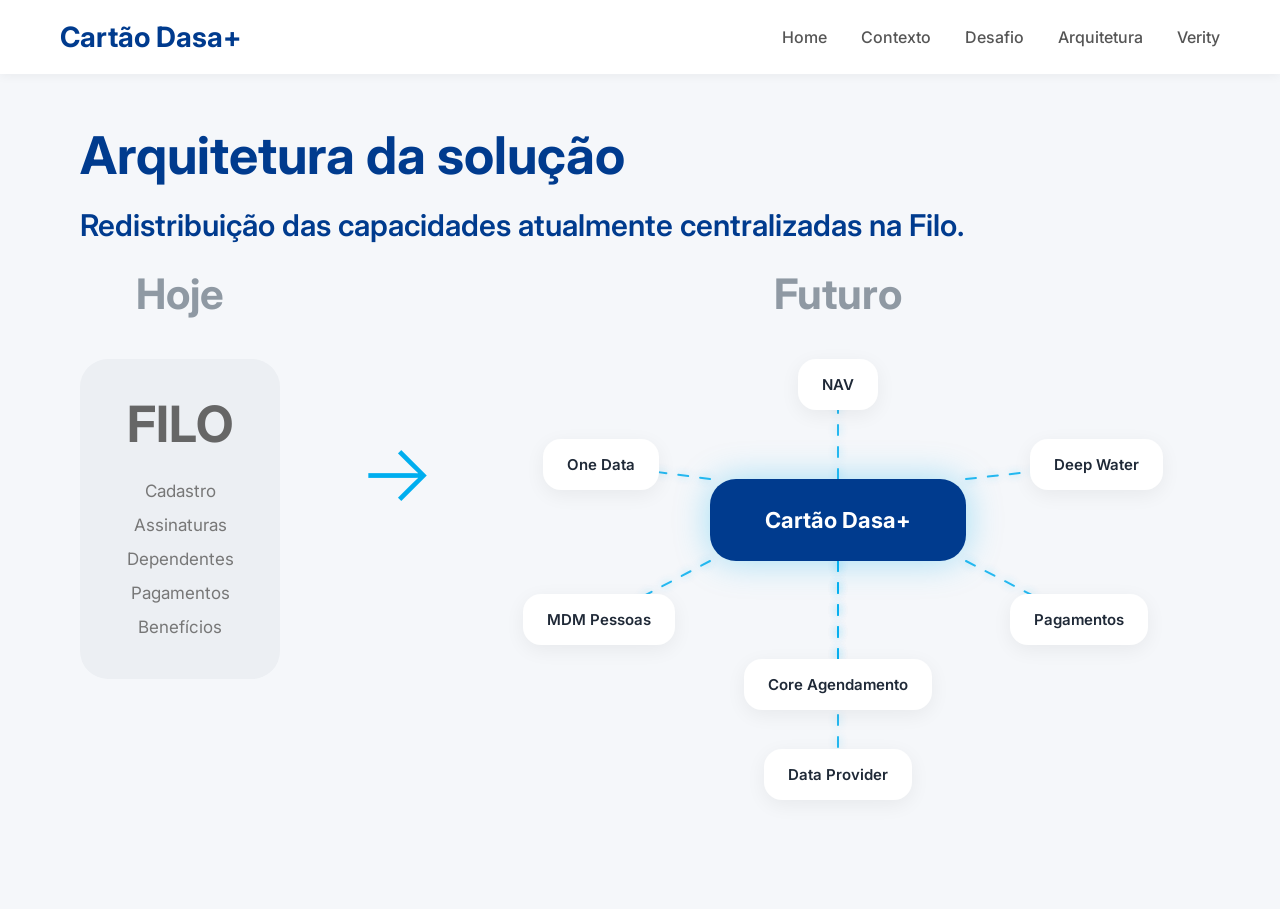
==== arquitetura.html @ 9bd55588 "Add initial architecture HTML structure" ====
<!DOCTYPE html>
<html lang="pt-BR">

<head>

    <meta charset="UTF-8">
    <meta name="viewport" content="width=device-width, initial-scale=1.0">

    <title>Arquitetura da Solução</title>

    <link rel="stylesheet" href="css/style.css">

    <link rel="preconnect" href="https://fonts.googleapis.com">
    <link rel="preconnect" href="https://fonts.gstatic.com" crossorigin>

    <link href="https://fonts.googleapis.com/css2?family=Inter:wght@300;400;500;600;700&display=swap" rel="stylesheet">

</head>

<body>

<nav>

    <div class="logo">
        Cartão Dasa+
    </div>

    <div class="menu">

        <a href="index.html">Home</a>
        <a href="contexto.html">Contexto</a>
        <a href="desafio.html">Desafio</a>
        <a href="arquitetura.html">Arquitetura</a>
        <a href="verity.html">Verity</a>

    </div>

</nav>


<div class="container">

    <h2>Arquitetura da solução</h2>

    <p class="subtitle">
        Redistribuição das capacidades atualmente centralizadas na Filo.
    </p>

    <div class="transition">

        <!-- HOJE -->

        <div class="current">

            <span class="section-title">
                Hoje
            </span>

            <div class="filo-card">

                <h3>FILO</h3>

                <div class="small-text">

                    Cadastro<br>
                    Assinaturas<br>
                    Dependentes<br>
                    Pagamentos<br>
                    Benefícios

                </div>

            </div>

        </div>


        <!-- SETA -->

        <div class="arrow">
            →
        </div>


        <!-- FUTURO -->

        <div class="future">

            <span class="section-title">
                Futuro
            </span>

            <div class="architecture">

                <!-- CONEXÕES GERADAS PELO JS -->
                <svg class="connections"></svg>

                <!-- SISTEMAS -->

                <div class="system nav-box">
                    NAV
                </div>

                <div class="system one-data">
                    One Data
                </div>

                <div class="system deep-water">
                    Deep Water
                </div>

                <div class="system mdm">
                    MDM Pessoas
                </div>

                <div class="system pagamentos">
                    Pagamentos
                </div>

                <div class="system agenda">
                    Core Agendamento
                </div>

                <div class="system provider">
                    Data Provider
                </div>

                <!-- CARTÃO DASA+ -->

                <div class="cartao-box">

                    Cartão Dasa+

                </div>

            </div>

        </div>

    </div>

</div>

<!-- CONEXÕES DINÂMICAS -->
<script src="js/connections.js"></script>

</body>
</html>
---- css/style.css ----
:root {
    --dasa-blue: #003B8E;
    --dasa-light: #00AEEF;
    --bg: #F5F7FA;
    --text: #1F2937;
}

* {
    margin: 0;
    padding: 0;
    box-sizing: border-box;
}

body {
    font-family: 'Inter', sans-serif;
    background: var(--bg);
    color: var(--text);
    overflow-y:hidden;
}

/* ================= MENU ================= */

nav {
    position: sticky;
    top: 0;
    background: white;
    padding: 20px 60px;
    display: flex;
    justify-content: space-between;
    align-items: center;
    box-shadow: 0 2px 10px rgba(0, 0, 0, .05);
    z-index: 1000;
}

.logo {
    color: var(--dasa-blue);
    font-size: 28px;
    font-weight: 700;
}

.menu a {
    text-decoration: none;
    color: #555;
    margin-left: 30px;
    font-weight: 500;
    transition: .2s;
}

.menu a:hover {
    color: var(--dasa-blue);
}

/* ================= GERAL ================= */

.container {
    max-width: 1200px;
    margin: auto;
    padding: 50px 40px;
}

h2 {
    color: var(--dasa-blue);
    font-size: 52px;
    margin-bottom: 20px;
}

.subtitle {
    color: var(--dasa-blue);
    font-size: 30px;
    font-weight: 600;
    margin-bottom: 25px;
}

/* ================= MENSAGEM ================= */

.message-box {
    background: white;
    border-left: 8px solid var(--dasa-light);
    padding: 30px;
    border-radius: 20px;
    font-size: 20px;
    line-height: 1.8;
    margin-bottom: 70px;
}

/* ================= TRANSIÇÃO ================= */

.transition {
    display: flex;
    align-items: flex-start;
    gap: 80px;
}

/* ================= COLUNAS ================= */

.current {
    width: 200px;
}

.future {
    flex: 1;
}

/* ================= TÍTULOS ================= */

.section-title {
    color: #8F99A3;
    font-size: 42px;
    font-weight: 700;
    margin-bottom: 40px;
    display: block;
    text-align: center;
}

.current .section-title {
    width: 200px;
}

.future .section-title {
    width: 650px;
}

/* ================= FILO ================= */

.filo-card {
    background: #ECEFF3;
    border-radius: 28px;
    padding: 35px 25px;
    text-align: center;
}

.filo-card h3 {
    color: #666;
    font-size: 50px;
    margin-bottom: 20px;
}

.small-text {
    color: #777;
    font-size: 17px;
    line-height: 2;
}

/* ================= SETA ================= */

.arrow {
    font-size: 80px;
    color: var(--dasa-light);
    font-weight: 300;
    margin-top: 155px;
}

/* ================= ÁREA DA ARQUITETURA ================= */

.architecture {
    position: relative;
    width: 650px;
    height: 500px;
}

/* ================= SVG ================= */

.connections {
    position: absolute;
    inset: 0;
    width: 100%;
    height: 100%;
    pointer-events: none;
    overflow: visible;
}

/* ================= LINHAS ================= */

.flow-line {
    fill: none;
    stroke: #00AEEF;
    stroke-width: 2;
    opacity: .85;
    stroke-linecap: round;
    stroke-dasharray: 10 12;
    filter: drop-shadow(0 0 4px rgba(0, 174, 239, .5));
    animation: flow 8s linear infinite;
}

/* ================= CARTÃO DASA+ ================= */

.cartao-box {
    position: absolute;
    left: 325px;
    top: 120px;
    transform: translateX(-50%);
    background: var(--dasa-blue);
    color: white;
    padding: 28px 55px;
    border-radius: 26px;
    font-size: 22px;
    font-weight: 700;
    box-shadow: 0 0 35px rgba(0, 174, 239, .35);
}

/* ================= SISTEMAS ================= */

.system {
    position: absolute;
    background: white;
    padding: 16px 24px;
    border-radius: 18px;
    box-shadow: 0 5px 20px rgba(0, 0, 0, .06);
    font-weight: 600;
    font-size: 15px;
}

/* ================= POSIÇÕES ================= */

.nav-box {
    left: 325px;
    top: 0;
    transform: translateX(-50%);
}

.one-data {
    left: 30px;
    top: 80px;
}

.deep-water {
    right: 0;
    top: 80px;
}

.mdm {
    left: 10px;
    top: 235px;
}

.pagamentos {
    right: 15px;
    top: 235px;
}

.agenda {
    left: 325px;
    top: 300px;
    transform: translateX(-50%);
}

.provider {
    left: 325px;
    top: 390px;
    transform: translateX(-50%);
}

/* ================= ANIMAÇÃO ================= */

@keyframes flow {
    from {
        stroke-dashoffset: 0;
    }

    to {
        stroke-dashoffset: -200;
    }
}

/* ================= CARDS CONTEXTO ================= */

.cards {
    display: flex;
    gap: 30px;
    margin-top: 50px;
    flex-wrap: wrap;
}

.card {
    background: white;
    border-radius: 24px;
    padding: 30px;
    flex: 1;
    min-width: 280px;
    box-shadow: 0 8px 25px rgba(0, 0, 0, .06);
}

.card h3 {
    color: var(--dasa-blue);
    font-size: 30px;
    margin-bottom: 20px;
}

.card ul {
    list-style: none;
}

.card li {
    font-size: 18px;
    color: #555;
    line-height: 2;
    position: relative;
    padding-left: 22px;
}

.card li::before {
    content: "•";
    color: var(--dasa-light);
    position: absolute;
    left: 0;
}

/* ================= HOME ================= */

.hero{
    padding:40px 0;
}

.hero h1{
    font-size:56px;
    color:var(--dasa-blue);
    line-height:1.1;
    margin-bottom:40px;
}

.hero-subtitle {
    font-size: 28px;
    max-width: 1000px;
    margin-bottom: 40px;
}

.hero-description{
    max-width:1000px;
    font-size:20px;
    line-height:1.8;
    color:#4B5563;
}

.button {
    display: inline-block;
    background: var(--dasa-blue);
    color: white;
    text-decoration: none;
    padding: 18px 32px;
    border-radius: 18px;
    font-weight: 600;
    transition: .2s;
}

.button:hover {
    background: #0050B8;
}
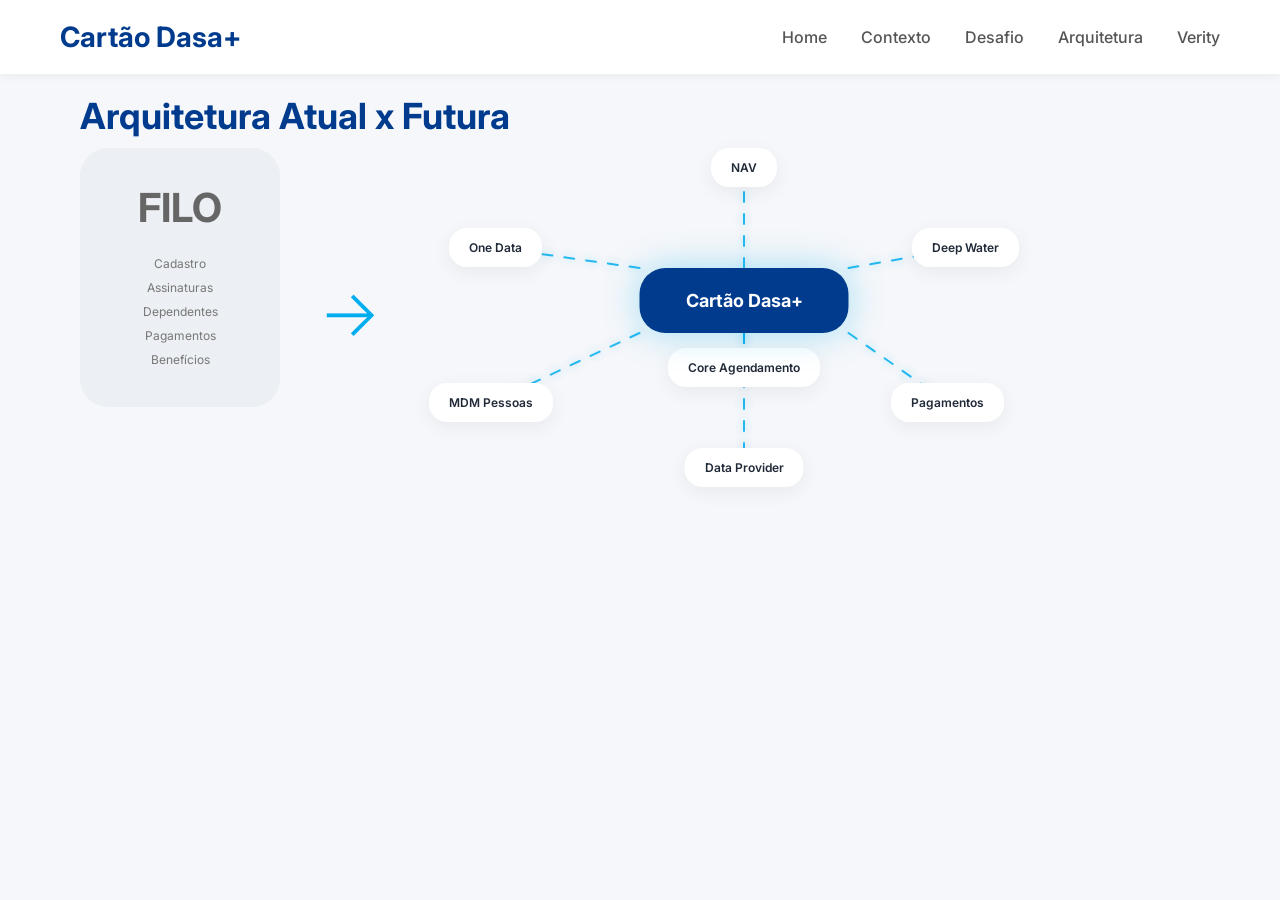
==== commit 456f59e0: "Update arquitetura.html" ====
--- a/arquitetura.html
+++ b/arquitetura.html
@@ -40,21 +40,13 @@
 
 <div class="container">
 
-    <h2>Arquitetura da solução</h2>
-
-    <p class="subtitle">
-        Redistribuição das capacidades atualmente centralizadas na Filo.
-    </p>
+    <h2>Arquitetura Atual x Futura</h2>
 
     <div class="transition">
 
-        <!-- HOJE -->
+        <!-- ARQUITETURA ATUAL -->
 
         <div class="current">
-
-            <span class="section-title">
-                Hoje
-            </span>
 
             <div class="filo-card">
 
@@ -82,17 +74,13 @@
         </div>
 
 
-        <!-- FUTURO -->
+        <!-- ARQUITETURA FUTURA -->
 
         <div class="future">
 
-            <span class="section-title">
-                Futuro
-            </span>
-
             <div class="architecture">
 
-                <!-- CONEXÕES GERADAS PELO JS -->
+                <!-- SVG preenchido pelo JS -->
                 <svg class="connections"></svg>
 
                 <!-- SISTEMAS -->
@@ -141,8 +129,10 @@
 
 </div>
 
+
 <!-- CONEXÕES DINÂMICAS -->
 <script src="js/connections.js"></script>
 
 </body>
+
 </html>
--- a/css/style.css
+++ b/css/style.css
@@ -55,20 +55,20 @@
 .container {
     max-width: 1200px;
     margin: auto;
-    padding: 50px 40px;
+    padding: 20px 40px;
 }
 
 h2 {
     color: var(--dasa-blue);
-    font-size: 52px;
-    margin-bottom: 20px;
+    font-size: 36px;
+    margin-bottom: 10px;
 }
 
 .subtitle {
     color: var(--dasa-blue);
-    font-size: 30px;
+    font-size: 16px;
     font-weight: 600;
-    margin-bottom: 25px;
+    margin-bottom: 10px;
 }
 
 /* ================= MENSAGEM ================= */
@@ -88,7 +88,7 @@
 .transition {
     display: flex;
     align-items: flex-start;
-    gap: 80px;
+    gap: 40px;
 }
 
 /* ================= COLUNAS ================= */
@@ -105,9 +105,9 @@
 
 .section-title {
     color: #8F99A3;
-    font-size: 42px;
+    font-size: 28px;
     font-weight: 700;
-    margin-bottom: 40px;
+    margin-bottom: 20px;
     display: block;
     text-align: center;
 }
@@ -131,31 +131,31 @@
 
 .filo-card h3 {
     color: #666;
-    font-size: 50px;
+    font-size: 40px;
     margin-bottom: 20px;
 }
 
 .small-text {
     color: #777;
-    font-size: 17px;
+    font-size: 12px;
     line-height: 2;
 }
 
 /* ================= SETA ================= */
 
 .arrow {
-    font-size: 80px;
+    font-size: 65px;
     color: var(--dasa-light);
     font-weight: 300;
-    margin-top: 155px;
+    margin-top: 125px;
 }
 
 /* ================= ÁREA DA ARQUITETURA ================= */
 
 .architecture {
     position: relative;
-    width: 650px;
-    height: 500px;
+    width: 600px;
+    height: 380px;
 }
 
 /* ================= SVG ================= */
@@ -191,9 +191,9 @@
     transform: translateX(-50%);
     background: var(--dasa-blue);
     color: white;
-    padding: 28px 55px;
+    padding: 22px 46px;
     border-radius: 26px;
-    font-size: 22px;
+    font-size: 18px;
     font-weight: 700;
     box-shadow: 0 0 35px rgba(0, 174, 239, .35);
 }
@@ -203,11 +203,11 @@
 .system {
     position: absolute;
     background: white;
-    padding: 16px 24px;
+    padding: 12px 20px;
     border-radius: 18px;
     box-shadow: 0 5px 20px rgba(0, 0, 0, .06);
     font-weight: 600;
-    font-size: 15px;
+    font-size: 12px;
 }
 
 /* ================= POSIÇÕES ================= */
@@ -240,13 +240,13 @@
 
 .agenda {
     left: 325px;
-    top: 300px;
+    top: 200px;
     transform: translateX(-50%);
 }
 
 .provider {
     left: 325px;
-    top: 390px;
+    top: 300px;
     transform: translateX(-50%);
 }
 
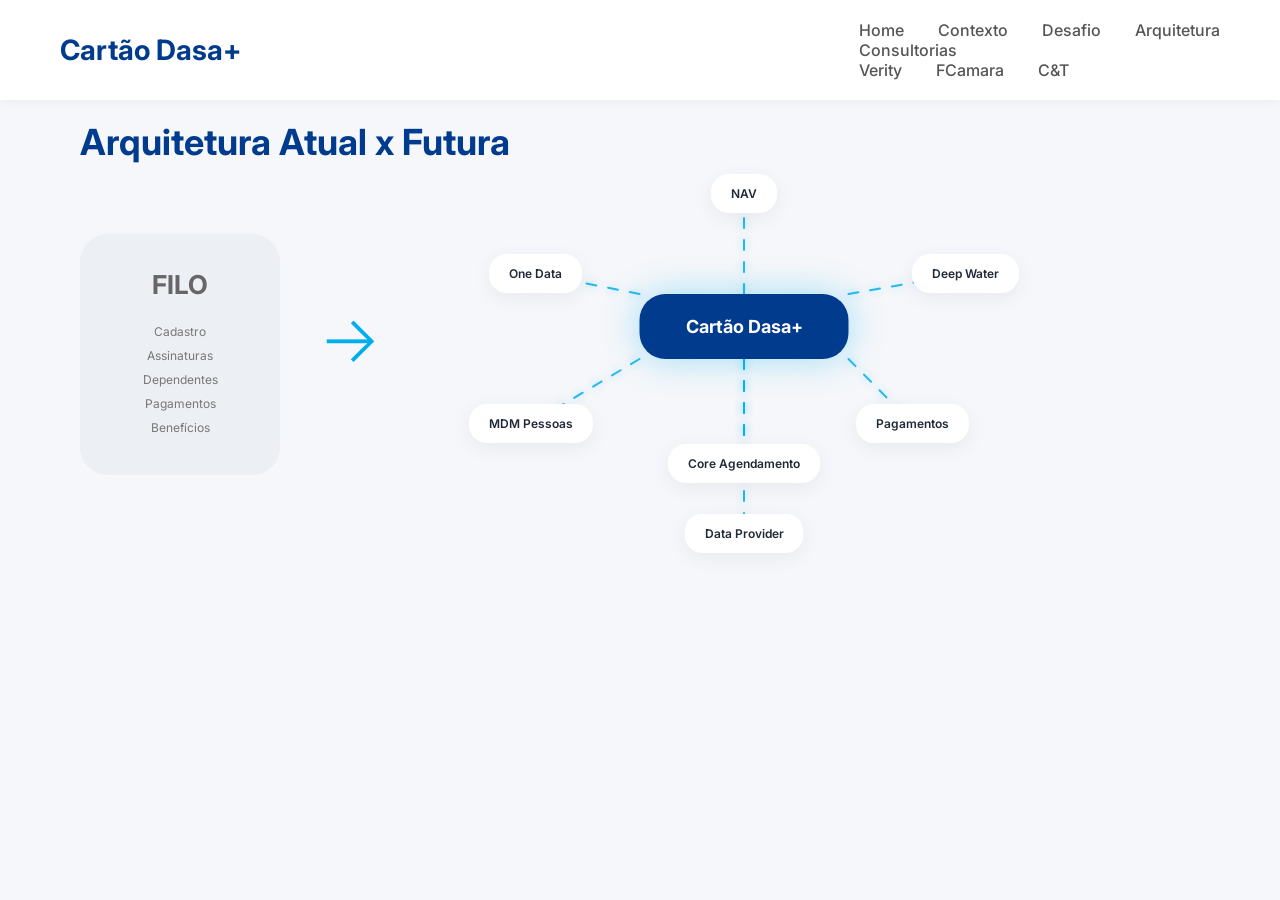
==== commit d2f0edf8: "Enhance navigation with dropdown for consultancies Added a dropdown menu for consultancies with link" ====
--- a/arquitetura.html
+++ b/arquitetura.html
@@ -25,15 +25,26 @@
         Cartão Dasa+
     </div>
 
-    <div class="menu">
+<div class="menu">
 
-        <a href="index.html">Home</a>
-        <a href="contexto.html">Contexto</a>
-        <a href="desafio.html">Desafio</a>
-        <a href="arquitetura.html">Arquitetura</a>
-        <a href="verity.html">Verity</a>
+    <a href="index.html">Home</a>
+    <a href="contexto.html">Contexto</a>
+    <a href="desafio.html">Desafio</a>
+    <a href="arquitetura.html">Arquitetura</a>
+
+    <div class="dropdown">
+
+        <a href="#">Consultorias</a>
+
+        <div class="dropdown-content">
+            <a href="verity.html">Verity</a>
+            <a href="fcamara.html">FCamara</a>
+            <a href="ct.html">C&T</a>
+        </div>
 
     </div>
+
+</div>
 
 </nav>
 
--- a/css/style.css
+++ b/css/style.css
@@ -127,11 +127,12 @@
     border-radius: 28px;
     padding: 35px 25px;
     text-align: center;
+    margin-top:60px;
 }
 
 .filo-card h3 {
     color: #666;
-    font-size: 40px;
+    font-size: 26px;
     margin-bottom: 20px;
 }
 
@@ -214,12 +215,12 @@
 
 .nav-box {
     left: 325px;
-    top: 0;
+    top: 15;
     transform: translateX(-50%);
 }
 
 .one-data {
-    left: 30px;
+    left: 70px;
     top: 80px;
 }
 
@@ -229,24 +230,24 @@
 }
 
 .mdm {
-    left: 10px;
-    top: 235px;
+    left: 50px;
+    top: 230px;
 }
 
 .pagamentos {
-    right: 15px;
-    top: 235px;
+    right: 50px;
+    top: 230px;
 }
 
 .agenda {
     left: 325px;
-    top: 200px;
+    top: 270px;
     transform: translateX(-50%);
 }
 
 .provider {
     left: 325px;
-    top: 300px;
+    top: 340px;
     transform: translateX(-50%);
 }
 
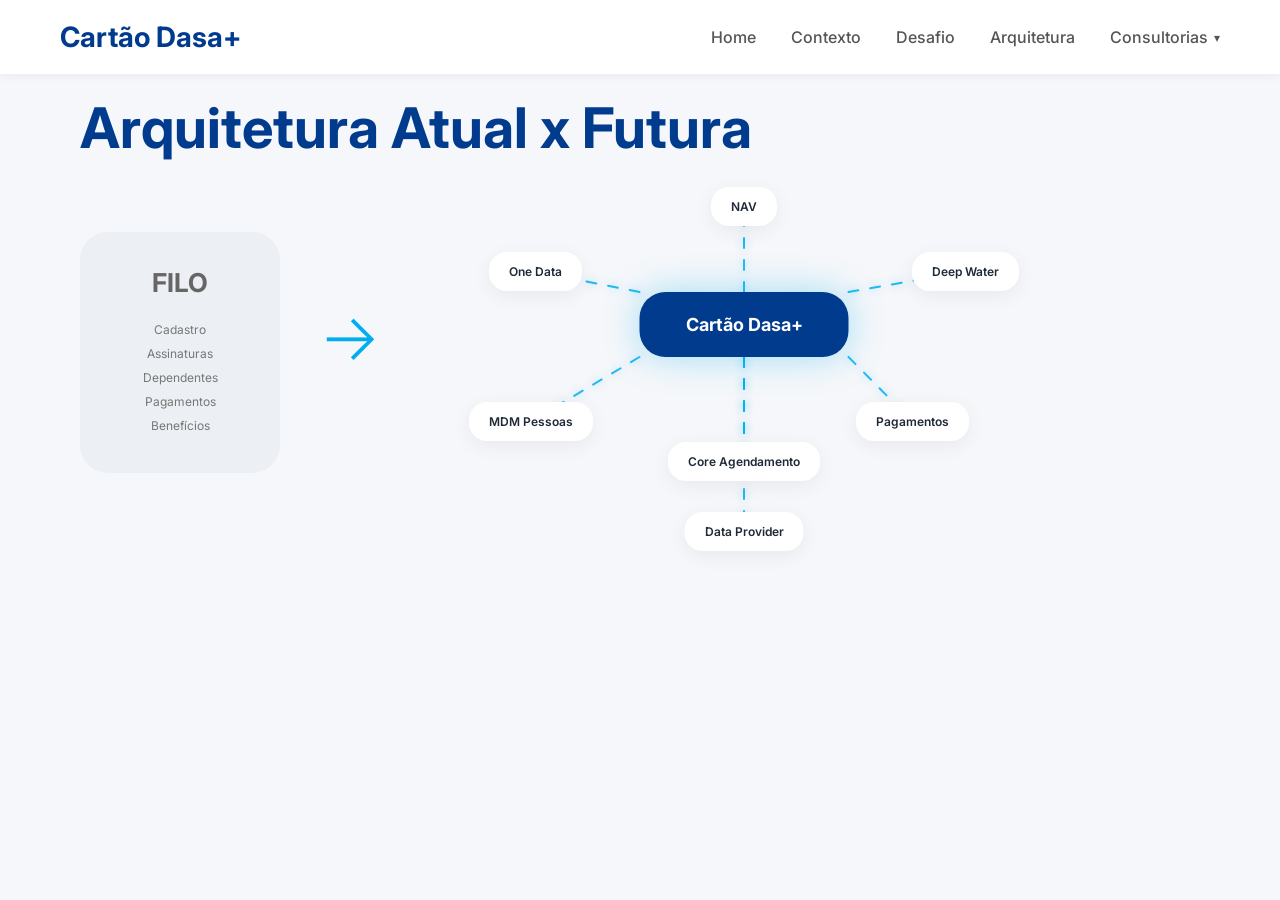
==== commit 04fb4009: "Refactor menu structure in arquitetura.html" ====
--- a/arquitetura.html
+++ b/arquitetura.html
@@ -26,25 +26,21 @@
     </div>
 
 <div class="menu">
+        <a href="index.html">Home</a>
+        <a href="contexto.html">Contexto</a>
+        <a href="desafio.html">Desafio</a>
+        <a href="arquitetura.html">Arquitetura</a>
 
-    <a href="index.html">Home</a>
-    <a href="contexto.html">Contexto</a>
-    <a href="desafio.html">Desafio</a>
-    <a href="arquitetura.html">Arquitetura</a>
+        <div class="dropdown">
+            <a href="#">Consultorias</a>
 
-    <div class="dropdown">
-
-        <a href="#">Consultorias</a>
-
-        <div class="dropdown-content">
-            <a href="verity.html">Verity</a>
-            <a href="fcamara.html">FCamara</a>
-            <a href="ct.html">C&T</a>
+            <div class="dropdown-content">
+                <a href="verity.html">Verity</a>
+                <a href="fcamara.html">FCamara</a>
+                <a href="ct.html">C&T</a>
+            </div>
         </div>
-
     </div>
-
-</div>
 
 </nav>
 
--- a/css/style.css
+++ b/css/style.css
@@ -15,7 +15,7 @@
     font-family: 'Inter', sans-serif;
     background: var(--bg);
     color: var(--text);
-    overflow-y:hidden;
+    overflow-x: hidden;
 }
 
 /* ================= MENU ================= */
@@ -38,16 +38,99 @@
     font-weight: 700;
 }
 
+.menu {
+    display: flex;
+    align-items: center;
+    gap: 35px;
+}
+
 .menu a {
     text-decoration: none;
     color: #555;
-    margin-left: 30px;
     font-weight: 500;
     transition: .2s;
+    margin: 0;
 }
 
 .menu a:hover {
     color: var(--dasa-blue);
+}
+
+/* ================= DROPDOWN ================= */
+
+
+.dropdown {
+    position: relative;
+    display: flex;
+    align-items: center;
+}
+
+
+
+.dropdown > a {
+    display: flex;
+    align-items: center;
+    gap: 6px;
+    height: 100%;
+}
+
+
+.dropdown > a::after {
+    content: "▾";
+    font-size: 12px;
+    transition: transform .25s ease;
+}
+
+.dropdown:hover > a::after {
+    transform: rotate(180deg);
+}
+
+.dropdown-content {
+    position: absolute;
+    top: calc(100% - 4px);
+    left: 0;
+
+    min-width: 220px;
+    background: white;
+    border-radius: 12px;
+
+    box-shadow:
+        0 10px 25px rgba(0,0,0,.08),
+        0 2px 8px rgba(0,0,0,.05);
+
+    overflow: hidden;
+    z-index: 9999;
+
+    opacity: 0;
+    visibility: hidden;
+
+    transform: translateY(8px);
+
+    transition:
+        opacity .25s ease,
+        transform .25s ease,
+        visibility .25s ease;
+}
+
+.dropdown-content a {
+    display: block;
+    padding: 14px 18px;
+    color: #555;
+    white-space: nowrap;
+    transition: .2s;
+}
+
+.dropdown-content a:hover {
+    background: #F5F7FA;
+    color: var(--dasa-blue);
+    padding-left: 24px;
+}
+
+.dropdown:hover .dropdown-content,
+.dropdown-content:hover {
+    opacity: 1;
+    visibility: visible;
+    transform: translateY(0);
 }
 
 /* ================= GERAL ================= */
@@ -60,7 +143,8 @@
 
 h2 {
     color: var(--dasa-blue);
-    font-size: 36px;
+    font-size: 56px;
+    font-weight: 700;
     margin-bottom: 10px;
 }
 
@@ -68,7 +152,7 @@
     color: var(--dasa-blue);
     font-size: 16px;
     font-weight: 600;
-    margin-bottom: 10px;
+    margin-bottom: 20px;
 }
 
 /* ================= MENSAGEM ================= */
@@ -76,8 +160,8 @@
 .message-box {
     background: white;
     border-left: 8px solid var(--dasa-light);
-    padding: 30px;
-    border-radius: 20px;
+    padding: 40px;
+    border-radius: 24px;
     font-size: 20px;
     line-height: 1.8;
     margin-bottom: 70px;
@@ -127,7 +211,7 @@
     border-radius: 28px;
     padding: 35px 25px;
     text-align: center;
-    margin-top:60px;
+    margin-top: 60px;
 }
 
 .filo-card h3 {
@@ -215,7 +299,7 @@
 
 .nav-box {
     left: 325px;
-    top: 15;
+    top: 15px;
     transform: translateX(-50%);
 }
 
@@ -308,15 +392,15 @@
 
 /* ================= HOME ================= */
 
-.hero{
-    padding:40px 0;
-}
-
-.hero h1{
-    font-size:56px;
-    color:var(--dasa-blue);
-    line-height:1.1;
-    margin-bottom:40px;
+.hero {
+    padding: 40px 0;
+}
+
+.hero h1 {
+    font-size: 56px;
+    color: var(--dasa-blue);
+    line-height: 1.1;
+    margin-bottom: 40px;
 }
 
 .hero-subtitle {
@@ -325,11 +409,11 @@
     margin-bottom: 40px;
 }
 
-.hero-description{
-    max-width:1000px;
-    font-size:20px;
-    line-height:1.8;
-    color:#4B5563;
+.hero-description {
+    max-width: 1000px;
+    font-size: 20px;
+    line-height: 1.8;
+    color: #4B5563;
 }
 
 .button {
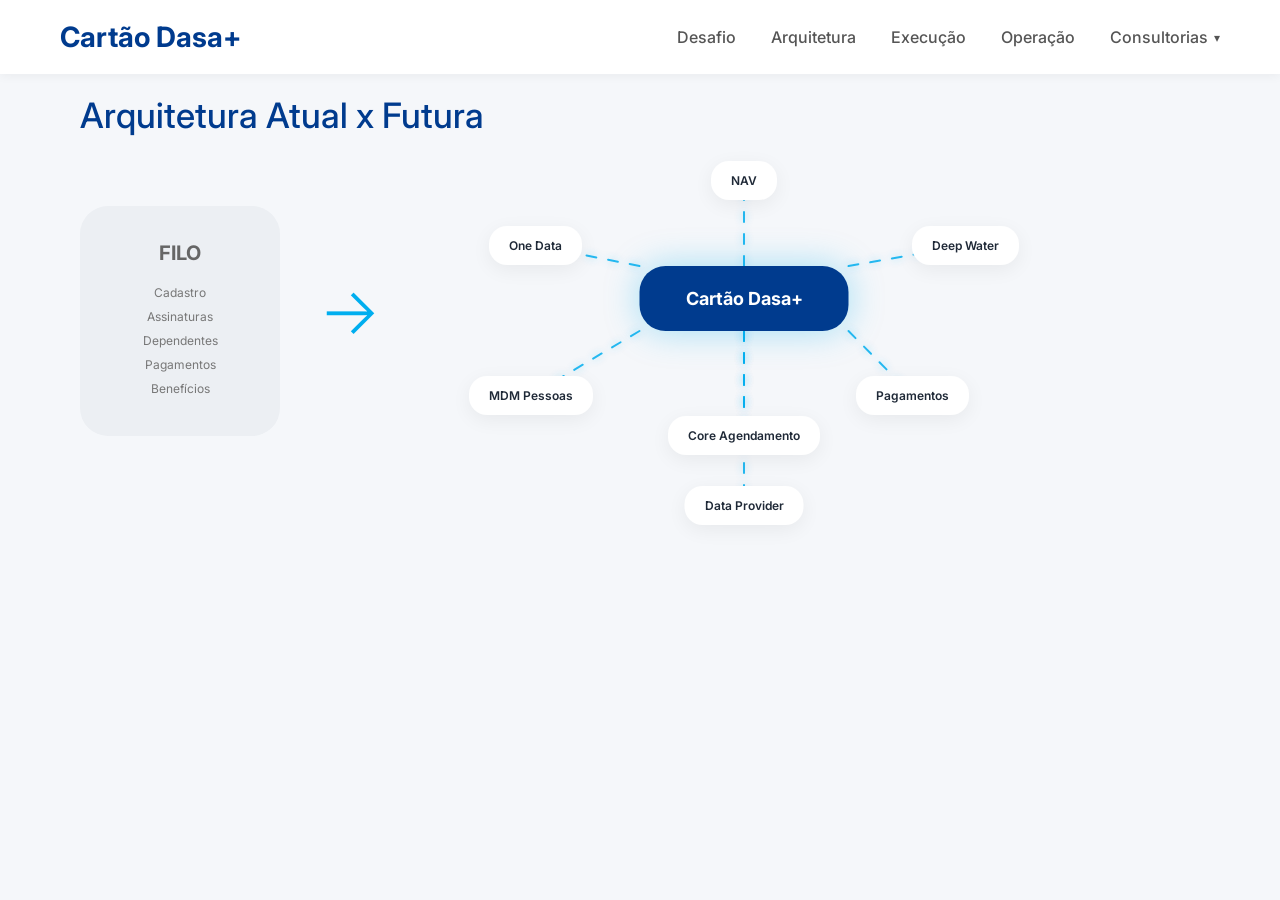
==== commit 0d4d130a: "Add new menu links for Execução and Operação" ====
--- a/arquitetura.html
+++ b/arquitetura.html
@@ -26,10 +26,10 @@
     </div>
 
 <div class="menu">
-        <a href="index.html">Home</a>
-        <a href="contexto.html">Contexto</a>
         <a href="desafio.html">Desafio</a>
         <a href="arquitetura.html">Arquitetura</a>
+        <a href="execucao.html">Execução</a>
+        <a href="operacao.html">Operação</a>
 
         <div class="dropdown">
             <a href="#">Consultorias</a>
--- a/css/style.css
+++ b/css/style.css
@@ -143,8 +143,8 @@
 
 h2 {
     color: var(--dasa-blue);
-    font-size: 56px;
-    font-weight: 700;
+    font-size: 35px;
+    font-weight: 500;
     margin-bottom: 10px;
 }
 
@@ -160,11 +160,14 @@
 .message-box {
     background: white;
     border-left: 8px solid var(--dasa-light);
-    padding: 40px;
-    border-radius: 24px;
+    padding: 30px 40px;
+    border-radius: 20px;
+
+    max-width: 1500px;   /* largura do balão */
+    margin: 30px auto 0; /* centraliza */
+
     font-size: 20px;
     line-height: 1.8;
-    margin-bottom: 70px;
 }
 
 /* ================= TRANSIÇÃO ================= */
@@ -216,8 +219,8 @@
 
 .filo-card h3 {
     color: #666;
-    font-size: 26px;
-    margin-bottom: 20px;
+    font-size: 20px;
+    margin-bottom: 16px;
 }
 
 .small-text {
@@ -352,7 +355,7 @@
 .cards {
     display: flex;
     gap: 30px;
-    margin-top: 50px;
+    margin-top: 25px;
     flex-wrap: wrap;
 }
 
@@ -376,7 +379,7 @@
 }
 
 .card li {
-    font-size: 18px;
+    font-size: 15px;
     color: #555;
     line-height: 2;
     position: relative;
@@ -430,3 +433,50 @@
 .button:hover {
     background: #0050B8;
 }
+
+.cards-grid {
+    display: grid;
+    gap: 20px;
+    margin-top: 25px;
+}
+
+.team-grid {
+    grid-template-columns: repeat(4, 1fr);
+}
+
+.front-grid {
+    grid-template-columns: repeat(3, 1fr);
+}
+
+.execution-grid {
+    display: grid;
+    grid-template-columns: repeat(4, 1fr);
+    gap: 20px;
+    margin-top: 25px;
+}
+
+.execution-grid-small {
+    display: grid;
+    grid-template-columns: repeat(3, 1fr);
+    gap: 20px;
+    margin-top: 20px;
+}
+
+.execution-card {
+    background: white;
+    border-radius: 20px;
+    padding: 22px;
+    box-shadow: 0 8px 25px rgba(0,0,0,.06);
+}
+
+.execution-card h4 {
+    color: var(--dasa-blue);
+    font-size: 20px;
+    margin-bottom: 8px;
+}
+
+.execution-card p {
+    color: #555;
+    font-size: 14px;
+    line-height: 1.4;
+}
